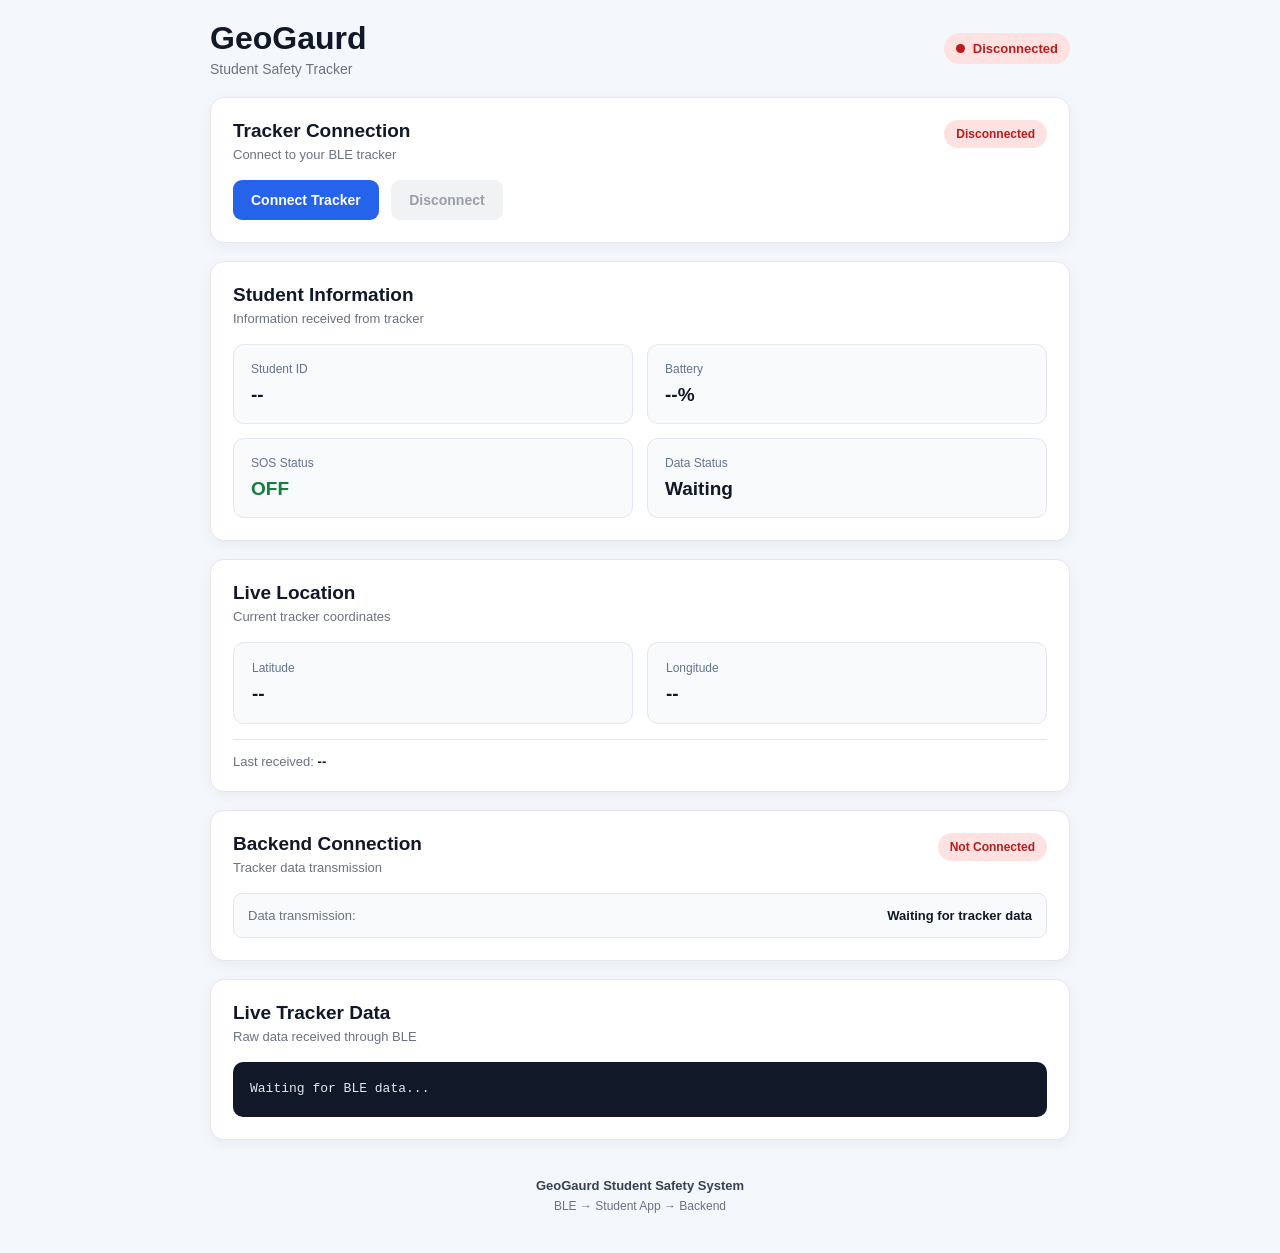
==== index.html @ 9ab73a68 "Add files via upload" ====
<!DOCTYPE html>
<html lang="en">

<head>
    <meta charset="UTF-8">

    <meta
        name="viewport"
        content="width=device-width, initial-scale=1.0"
    >

    <title>GeoGaurd Student App</title>

    <link
        rel="stylesheet"
        href="style.css"
    >
</head>

<body>

    <div class="app-container">

        <!-- HEADER -->
        <header class="app-header">

            <div>
                <h1>GeoGaurd</h1>

                <p>
                    Student Safety Tracker
                </p>
            </div>

            <div
                id="connectionIndicator"
                class="connection-indicator disconnected"
            >
                <span class="indicator-dot"></span>

                <span id="connectionText">
                    Disconnected
                </span>
            </div>

        </header>


        <!-- BLE CONNECTION -->
        <section class="card">

            <div class="card-header">

                <div>
                    <h2>Tracker Connection</h2>

                    <p>
                        Connect to your BLE tracker
                    </p>
                </div>

                <span
                    id="bleStatus"
                    class="status-badge disconnected"
                >
                    Disconnected
                </span>

            </div>


            <button
                id="connectBtn"
                class="primary-btn"
            >
                Connect Tracker
            </button>


            <button
                id="disconnectBtn"
                class="secondary-btn"
                disabled
            >
                Disconnect
            </button>

        </section>


        <!-- STUDENT INFORMATION -->
        <section class="card">

            <div class="card-header">

                <div>
                    <h2>Student Information</h2>

                    <p>
                        Information received from tracker
                    </p>
                </div>

            </div>


            <div class="info-grid">

                <!-- STUDENT ID -->
                <div class="info-box">

                    <span class="info-label">
                        Student ID
                    </span>

                    <strong id="studentId">
                        --
                    </strong>

                </div>


                <!-- BATTERY -->
                <div class="info-box">

                    <span class="info-label">
                        Battery
                    </span>

                    <strong id="battery">
                        --%
                    </strong>

                </div>


                <!-- SOS -->
                <div class="info-box">

                    <span class="info-label">
                        SOS Status
                    </span>

                    <strong
                        id="sos"
                        class="sos-off"
                    >
                        OFF
                    </strong>

                </div>


                <!-- DATA STATUS -->
                <div class="info-box">

                    <span class="info-label">
                        Data Status
                    </span>

                    <strong id="dataStatus">
                        Waiting
                    </strong>

                </div>

            </div>

        </section>


        <!-- LOCATION -->
        <section class="card">

            <div class="card-header">

                <div>
                    <h2>Live Location</h2>

                    <p>
                        Current tracker coordinates
                    </p>
                </div>

            </div>


            <div class="location-grid">

                <div class="location-box">

                    <span>
                        Latitude
                    </span>

                    <strong id="latitude">
                        --
                    </strong>

                </div>


                <div class="location-box">

                    <span>
                        Longitude
                    </span>

                    <strong id="longitude">
                        --
                    </strong>

                </div>

            </div>


            <div class="location-time">

                Last received:

                <strong id="lastUpdate">
                    --
                </strong>

            </div>

        </section>


        <!-- BACKEND STATUS -->
        <section class="card">

            <div class="card-header">

                <div>
                    <h2>Backend Connection</h2>

                    <p>
                        Tracker data transmission
                    </p>
                </div>

                <span
                    id="backendStatus"
                    class="status-badge disconnected"
                >
                    Not Connected
                </span>

            </div>


            <div class="backend-info">

                <span>
                    Data transmission:
                </span>

                <strong id="backendMessage">
                    Waiting for tracker data
                </strong>

            </div>

        </section>


        <!-- LIVE JSON -->
        <section class="card">

            <div class="card-header">

                <div>
                    <h2>Live Tracker Data</h2>

                    <p>
                        Raw data received through BLE
                    </p>
                </div>

            </div>


            <div class="json-container">

                <pre id="liveJson">Waiting for BLE data...</pre>

            </div>

        </section>


        <!-- FOOTER -->
        <footer class="app-footer">

            <p>
                GeoGaurd Student Safety System
            </p>

            <span>
                BLE → Student App → Backend
            </span>

        </footer>

    </div>


    <script src="app.js"></script>

</body>

</html>
---- style.css ----
/* =========================================================
   GeoGaurd Student App
   style.css
   ========================================================= */


/* ---------------------------------------------------------
   RESET
   --------------------------------------------------------- */

* {
    margin: 0;
    padding: 0;
    box-sizing: border-box;
}


/* ---------------------------------------------------------
   BODY
   --------------------------------------------------------- */

body {
    font-family:
        Arial,
        Helvetica,
        sans-serif;

    background: #f4f7fb;

    color: #1f2937;

    min-height: 100vh;
}


/* ---------------------------------------------------------
   MAIN CONTAINER
   --------------------------------------------------------- */

.app-container {
    width: 100%;

    max-width: 900px;

    margin: 0 auto;

    padding: 20px;
}


/* ---------------------------------------------------------
   HEADER
   --------------------------------------------------------- */

.app-header {
    display: flex;

    justify-content: space-between;

    align-items: center;

    gap: 20px;

    margin-bottom: 20px;
}


.app-header h1 {
    font-size: 32px;

    font-weight: 800;

    color: #111827;

    margin-bottom: 4px;
}


.app-header p {
    font-size: 14px;

    color: #6b7280;
}


/* ---------------------------------------------------------
   CONNECTION INDICATOR
   --------------------------------------------------------- */

.connection-indicator {
    display: flex;

    align-items: center;

    gap: 8px;

    padding: 8px 12px;

    border-radius: 20px;

    font-size: 13px;

    font-weight: 700;

    white-space: nowrap;
}


.connection-indicator.disconnected {
    background: #fee2e2;

    color: #b91c1c;
}


.connection-indicator.connecting {
    background: #fef3c7;

    color: #92400e;
}


.connection-indicator.connected {
    background: #dcfce7;

    color: #166534;
}


.indicator-dot {
    width: 9px;

    height: 9px;

    border-radius: 50%;

    background: currentColor;
}


/* ---------------------------------------------------------
   CARDS
   --------------------------------------------------------- */

.card {
    background: #ffffff;

    border: 1px solid #e5e7eb;

    border-radius: 14px;

    padding: 22px;

    margin-bottom: 18px;

    box-shadow:
        0 4px 14px rgba(0, 0, 0, 0.05);
}


/* ---------------------------------------------------------
   CARD HEADER
   --------------------------------------------------------- */

.card-header {
    display: flex;

    justify-content: space-between;

    align-items: flex-start;

    gap: 15px;

    margin-bottom: 18px;
}


.card-header h2 {
    font-size: 19px;

    color: #111827;

    margin-bottom: 5px;
}


.card-header p {
    font-size: 13px;

    color: #6b7280;
}


/* ---------------------------------------------------------
   STATUS BADGES
   --------------------------------------------------------- */

.status-badge {
    display: inline-block;

    padding: 7px 12px;

    border-radius: 20px;

    font-size: 12px;

    font-weight: 700;

    white-space: nowrap;
}


.status-badge.disconnected {
    background: #fee2e2;

    color: #b91c1c;
}


.status-badge.connecting {
    background: #fef3c7;

    color: #92400e;
}


.status-badge.connected {
    background: #dcfce7;

    color: #166534;
}


/* ---------------------------------------------------------
   BUTTONS
   --------------------------------------------------------- */

button {
    border: none;

    border-radius: 9px;

    padding: 12px 18px;

    font-size: 14px;

    font-weight: 700;

    cursor: pointer;

    transition:
        transform 0.15s,
        opacity 0.15s,
        background 0.15s;

    margin-right: 8px;
}


button:hover {
    transform: translateY(-1px);
}


button:active {
    transform: translateY(0);
}


button:disabled {
    opacity: 0.5;

    cursor: not-allowed;

    transform: none;
}


/* ---------------------------------------------------------
   PRIMARY BUTTON
   --------------------------------------------------------- */

.primary-btn {
    background: #2563eb;

    color: #ffffff;
}


.primary-btn:hover {
    background: #1d4ed8;
}


/* ---------------------------------------------------------
   SECONDARY BUTTON
   --------------------------------------------------------- */

.secondary-btn {
    background: #e5e7eb;

    color: #374151;
}


.secondary-btn:hover {
    background: #d1d5db;
}


/* ---------------------------------------------------------
   INFORMATION GRID
   --------------------------------------------------------- */

.info-grid {
    display: grid;

    grid-template-columns:
        repeat(2, 1fr);

    gap: 14px;
}


/* ---------------------------------------------------------
   INFORMATION BOX
   --------------------------------------------------------- */

.info-box {
    background: #f8fafc;

    border: 1px solid #e2e8f0;

    border-radius: 11px;

    padding: 17px;
}


.info-label {
    display: block;

    font-size: 12px;

    color: #64748b;

    margin-bottom: 8px;
}


.info-box strong {
    display: block;

    font-size: 19px;

    color: #111827;

    word-break: break-word;
}


/* ---------------------------------------------------------
   SOS
   --------------------------------------------------------- */

.sos-off {
    color: #15803d !important;
}


.sos-on {
    color: #dc2626 !important;

    font-weight: 800;

    animation: sosPulse 1s infinite;
}


@keyframes sosPulse {

    0% {
        opacity: 1;
    }

    50% {
        opacity: 0.45;
    }

    100% {
        opacity: 1;
    }

}


/* ---------------------------------------------------------
   LOCATION GRID
   --------------------------------------------------------- */

.location-grid {
    display: grid;

    grid-template-columns:
        repeat(2, 1fr);

    gap: 14px;

    margin-bottom: 15px;
}


/* ---------------------------------------------------------
   LOCATION BOX
   --------------------------------------------------------- */

.location-box {
    background: #f8fafc;

    border: 1px solid #e2e8f0;

    border-radius: 11px;

    padding: 18px;
}


.location-box span {
    display: block;

    font-size: 12px;

    color: #64748b;

    margin-bottom: 8px;
}


.location-box strong {
    display: block;

    font-size: 19px;

    color: #111827;

    word-break: break-all;
}


/* ---------------------------------------------------------
   LOCATION TIME
   --------------------------------------------------------- */

.location-time {
    padding-top: 14px;

    border-top: 1px solid #e5e7eb;

    font-size: 13px;

    color: #6b7280;
}


.location-time strong {
    color: #111827;
}


/* ---------------------------------------------------------
   BACKEND INFORMATION
   --------------------------------------------------------- */

.backend-info {
    display: flex;

    justify-content: space-between;

    align-items: center;

    gap: 15px;

    padding: 14px;

    background: #f8fafc;

    border-radius: 9px;

    border: 1px solid #e5e7eb;

    font-size: 13px;
}


.backend-info span {
    color: #6b7280;
}


.backend-info strong {
    color: #111827;

    text-align: right;
}


/* ---------------------------------------------------------
   JSON CONTAINER
   --------------------------------------------------------- */

.json-container {
    background: #111827;

    border-radius: 10px;

    padding: 17px;

    overflow-x: auto;

    max-height: 320px;

    overflow-y: auto;
}


.json-container pre {
    font-family:
        Consolas,
        Monaco,
        "Courier New",
        monospace;

    font-size: 13px;

    line-height: 1.6;

    color: #e5e7eb;

    white-space: pre-wrap;

    word-break: break-word;
}


/* ---------------------------------------------------------
   FOOTER
   --------------------------------------------------------- */

.app-footer {
    text-align: center;

    padding: 20px 10px;

    color: #6b7280;

    font-size: 13px;
}


.app-footer p {
    margin-bottom: 5px;

    font-weight: 600;

    color: #374151;
}


.app-footer span {
    font-size: 12px;
}


/* ---------------------------------------------------------
   TABLET
   --------------------------------------------------------- */

@media (max-width: 700px) {

    .app-container {
        padding: 15px;
    }


    .app-header {
        flex-direction: column;

        align-items: flex-start;
    }


    .connection-indicator {
        align-self: flex-start;
    }


    .info-grid {
        grid-template-columns: 1fr;
    }


    .location-grid {
        grid-template-columns: 1fr;
    }


    .backend-info {
        flex-direction: column;

        align-items: flex-start;
    }


    .backend-info strong {
        text-align: left;
    }

}


/* ---------------------------------------------------------
   MOBILE
   --------------------------------------------------------- */

@media (max-width: 480px) {

    .app-container {
        padding: 10px;
    }


    .app-header h1 {
        font-size: 27px;
    }


    .app-header p {
        font-size: 13px;
    }


    .card {
        padding: 17px;

        border-radius: 12px;
    }


    .card-header {
        flex-direction: column;

        align-items: flex-start;
    }


    .card-header h2 {
        font-size: 18px;
    }


    .status-badge {
        align-self: flex-start;
    }


    button {
        width: 100%;

        margin-right: 0;

        margin-bottom: 8px;
    }


    .info-box {
        padding: 15px;
    }


    .info-box strong {
        font-size: 17px;
    }


    .location-box {
        padding: 15px;
    }


    .location-box strong {
        font-size: 17px;
    }


    .json-container {
        padding: 13px;
    }


    .json-container pre {
        font-size: 12px;
    }

}


/* ---------------------------------------------------------
   TOUCH DEVICES
   --------------------------------------------------------- */

@media (hover: none) {

    button:hover {
        transform: none;
    }

}
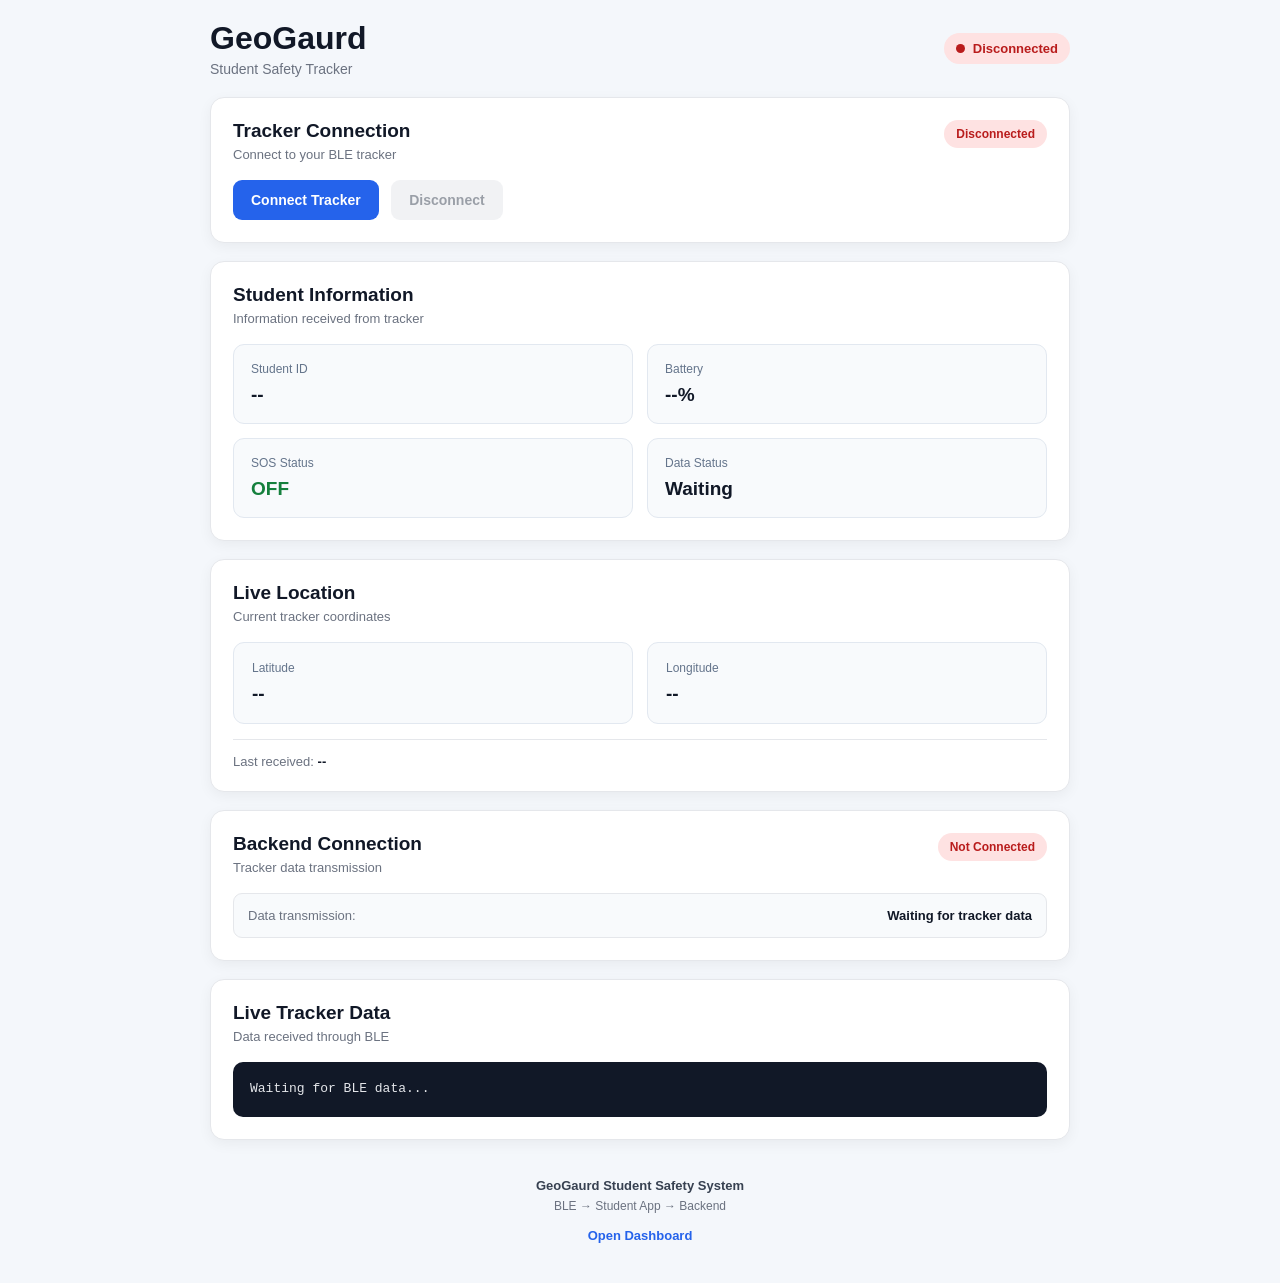
==== commit ecca6e7b: "Revamp index.html with new structure and dashboard link Replaced the entire content of index.html wi" ====
--- a/index.html
+++ b/index.html
@@ -1,21 +1,11 @@
-
 <!DOCTYPE html>
 <html lang="en">
 
 <head>
     <meta charset="UTF-8">
-
-    <meta
-        name="viewport"
-        content="width=device-width, initial-scale=1.0"
-    >
-
+    <meta name="viewport" content="width=device-width, initial-scale=1.0">
     <title>GeoGaurd Student App</title>
-
-    <link
-        rel="stylesheet"
-        href="style.css"
-    >
+    <link rel="stylesheet" href="style.css">
 </head>
 
 <body>
@@ -24,290 +14,137 @@
 
         <!-- HEADER -->
         <header class="app-header">
-
             <div>
                 <h1>GeoGaurd</h1>
-
-                <p>
-                    Student Safety Tracker
-                </p>
+                <p>Student Safety Tracker</p>
             </div>
 
-            <div
-                id="connectionIndicator"
-                class="connection-indicator disconnected"
-            >
+            <div id="connectionIndicator" class="connection-indicator disconnected">
                 <span class="indicator-dot"></span>
-
-                <span id="connectionText">
-                    Disconnected
-                </span>
+                <span id="connectionText">Disconnected</span>
             </div>
-
         </header>
 
 
         <!-- BLE CONNECTION -->
         <section class="card">
-
             <div class="card-header">
-
                 <div>
                     <h2>Tracker Connection</h2>
-
-                    <p>
-                        Connect to your BLE tracker
-                    </p>
+                    <p>Connect to your BLE tracker</p>
                 </div>
-
-                <span
-                    id="bleStatus"
-                    class="status-badge disconnected"
-                >
-                    Disconnected
-                </span>
-
+                <span id="bleStatus" class="status-badge disconnected">Disconnected</span>
             </div>
 
-
-            <button
-                id="connectBtn"
-                class="primary-btn"
-            >
-                Connect Tracker
-            </button>
-
-
-            <button
-                id="disconnectBtn"
-                class="secondary-btn"
-                disabled
-            >
-                Disconnect
-            </button>
-
+            <button id="connectBtn" class="primary-btn">Connect Tracker</button>
+            <button id="disconnectBtn" class="secondary-btn" disabled>Disconnect</button>
         </section>
 
 
         <!-- STUDENT INFORMATION -->
         <section class="card">
-
             <div class="card-header">
-
                 <div>
                     <h2>Student Information</h2>
+                    <p>Information received from tracker</p>
+                </div>
+            </div>
 
-                    <p>
-                        Information received from tracker
-                    </p>
+            <div class="info-grid">
+                <div class="info-box">
+                    <span class="info-label">Student ID</span>
+                    <strong id="studentId">--</strong>
                 </div>
 
-            </div>
-
-
-            <div class="info-grid">
-
-                <!-- STUDENT ID -->
                 <div class="info-box">
-
-                    <span class="info-label">
-                        Student ID
-                    </span>
-
-                    <strong id="studentId">
-                        --
-                    </strong>
-
+                    <span class="info-label">Battery</span>
+                    <strong id="battery">--%</strong>
                 </div>
 
-
-                <!-- BATTERY -->
                 <div class="info-box">
-
-                    <span class="info-label">
-                        Battery
-                    </span>
-
-                    <strong id="battery">
-                        --%
-                    </strong>
-
+                    <span class="info-label">SOS Status</span>
+                    <strong id="sos" class="sos-off">OFF</strong>
                 </div>
 
-
-                <!-- SOS -->
                 <div class="info-box">
-
-                    <span class="info-label">
-                        SOS Status
-                    </span>
-
-                    <strong
-                        id="sos"
-                        class="sos-off"
-                    >
-                        OFF
-                    </strong>
-
+                    <span class="info-label">Data Status</span>
+                    <strong id="dataStatus">Waiting</strong>
                 </div>
-
-
-                <!-- DATA STATUS -->
-                <div class="info-box">
-
-                    <span class="info-label">
-                        Data Status
-                    </span>
-
-                    <strong id="dataStatus">
-                        Waiting
-                    </strong>
-
-                </div>
-
             </div>
-
         </section>
 
 
         <!-- LOCATION -->
         <section class="card">
-
             <div class="card-header">
-
                 <div>
                     <h2>Live Location</h2>
+                    <p>Current tracker coordinates</p>
+                </div>
+            </div>
 
-                    <p>
-                        Current tracker coordinates
-                    </p>
+            <div class="location-grid">
+                <div class="location-box">
+                    <span>Latitude</span>
+                    <strong id="latitude">--</strong>
                 </div>
 
+                <div class="location-box">
+                    <span>Longitude</span>
+                    <strong id="longitude">--</strong>
+                </div>
             </div>
 
-
-            <div class="location-grid">
-
-                <div class="location-box">
-
-                    <span>
-                        Latitude
-                    </span>
-
-                    <strong id="latitude">
-                        --
-                    </strong>
-
-                </div>
-
-
-                <div class="location-box">
-
-                    <span>
-                        Longitude
-                    </span>
-
-                    <strong id="longitude">
-                        --
-                    </strong>
-
-                </div>
-
+            <div class="location-time">
+                Last received:
+                <strong id="lastUpdate">--</strong>
             </div>
-
-
-            <div class="location-time">
-
-                Last received:
-
-                <strong id="lastUpdate">
-                    --
-                </strong>
-
-            </div>
-
         </section>
 
 
         <!-- BACKEND STATUS -->
         <section class="card">
-
             <div class="card-header">
-
                 <div>
                     <h2>Backend Connection</h2>
-
-                    <p>
-                        Tracker data transmission
-                    </p>
+                    <p>Tracker data transmission</p>
                 </div>
-
-                <span
-                    id="backendStatus"
-                    class="status-badge disconnected"
-                >
-                    Not Connected
-                </span>
-
+                <span id="backendStatus" class="status-badge disconnected">Not Connected</span>
             </div>
 
-
             <div class="backend-info">
-
-                <span>
-                    Data transmission:
-                </span>
-
-                <strong id="backendMessage">
-                    Waiting for tracker data
-                </strong>
-
+                <span>Data transmission:</span>
+                <strong id="backendMessage">Waiting for tracker data</strong>
             </div>
-
         </section>
 
 
         <!-- LIVE JSON -->
         <section class="card">
-
             <div class="card-header">
-
                 <div>
                     <h2>Live Tracker Data</h2>
-
-                    <p>
-                        Raw data received through BLE
-                    </p>
+                    <p>Data received through BLE</p>
                 </div>
-
             </div>
 
-
             <div class="json-container">
-
                 <pre id="liveJson">Waiting for BLE data...</pre>
-
             </div>
-
         </section>
 
 
         <!-- FOOTER -->
         <footer class="app-footer">
-
-            <p>
-                GeoGaurd Student Safety System
-            </p>
-
-            <span>
-                BLE → Student App → Backend
-            </span>
-
+            <p>GeoGaurd Student Safety System</p>
+            <span>BLE → Student App → Backend</span>
+            <br><br>
+            <a href="dashboard.html" style="font-size:13px;color:#2563eb;font-weight:700;text-decoration:none;">Open Dashboard</a>
         </footer>
 
     </div>
 
-
+    <script src="backend.js"></script>
     <script src="app.js"></script>
 
 </body>
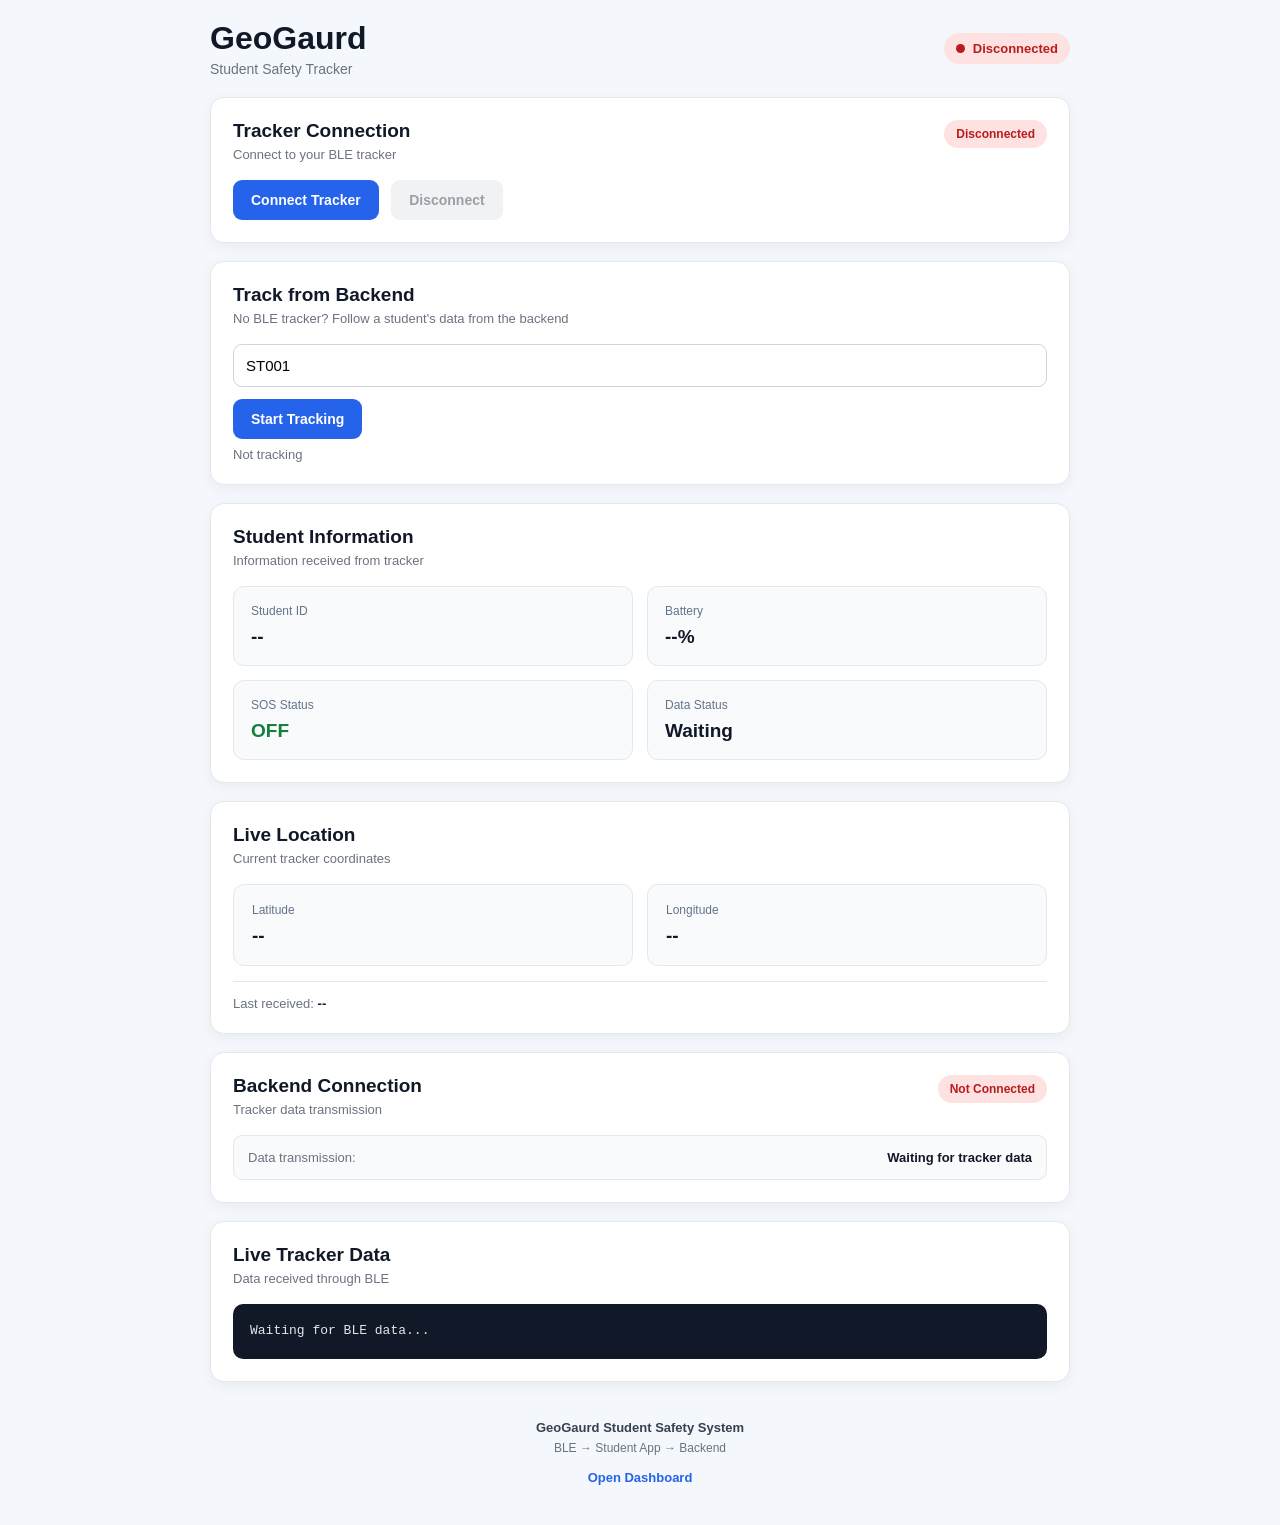
==== commit 2f6dfeee: "Add backend tracking section to index.html Added a section for tracking from the backend in the HTML" ====
--- a/index.html
+++ b/index.html
@@ -38,6 +38,31 @@
 
             <button id="connectBtn" class="primary-btn">Connect Tracker</button>
             <button id="disconnectBtn" class="secondary-btn" disabled>Disconnect</button>
+        </section>
+
+
+        <!-- TRACK FROM BACKEND (testing / simulator) -->
+        <section class="card">
+            <div class="card-header">
+                <div>
+                    <h2>Track from Backend</h2>
+                    <p>No BLE tracker? Follow a student's data from the backend</p>
+                </div>
+            </div>
+
+            <input
+                id="followId"
+                type="text"
+                value="ST001"
+                placeholder="Student ID, e.g. ST001"
+                style="width:100%;padding:12px;border:1px solid #d1d5db;border-radius:9px;font-size:15px;margin-bottom:12px;"
+            >
+
+            <button id="followBtn" class="primary-btn">Start Tracking</button>
+
+            <p id="followStatus" style="font-size:13px;color:#6b7280;margin-top:8px;">
+                Not tracking
+            </p>
         </section>
 
 
